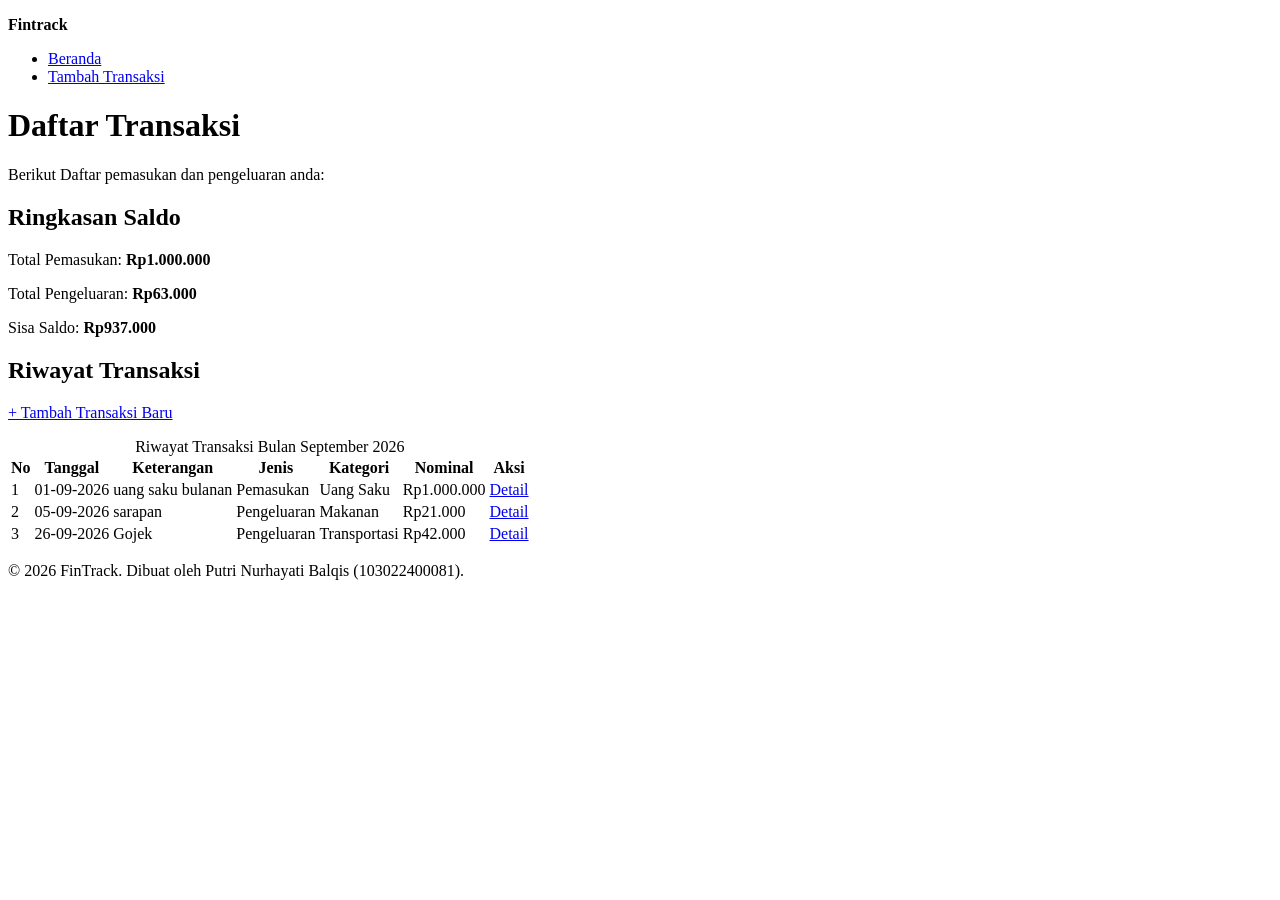
==== index.html @ 0a990c05 "Tugas 2: Struktur HTML website Fintrack - financial Tracker" ====
<!DOCTYPE html>
<html lang="id">
<head>
    <meta charset="UTF-8">
    <meta name="viewport" content="width=device-width, initial-scale=1.0">
    <title>Fintrack - Financial Tracker</title>
</head>
<body>
    
    <header>
        <p><strong>Fintrack</strong></p>
        <nav>
            <ul>
                <li><a href="index.html">Beranda</a></li>
                <li><a href="tambah.html">Tambah Transaksi</a></li>
            </ul>
        </nav>
    </header>

    <main>  
        <h1>Daftar Transaksi</h1>
        <p>Berikut Daftar pemasukan dan pengeluaran anda:</p>

        <section>
            <h2>Ringkasan Saldo</h2>
            <p>Total Pemasukan: <strong>Rp1.000.000</strong></p>
            <p>Total Pengeluaran: <strong>Rp63.000</strong></p>
            <p>Sisa Saldo: <strong>Rp937.000</strong></p>
        </section>

    <section>
        <h2>Riwayat Transaksi</h2>
        <p><a href="tambah.html">+ Tambah Transaksi Baru</a></p>

    <table>
        <caption>Riwayat Transaksi Bulan September 2026</caption>
        <thead>
            <tr>
                <th>No</th>
                <th>Tanggal</th>
                <th>Keterangan</th>
                <th>Jenis</th>
                <th>Kategori</th>
                <th>Nominal</th>
                <th>Aksi</th>
            </tr>
        </thead>
        <tbody>
            <tr>
                <td>1</td>
                <td>01-09-2026</td>
                <td>uang saku bulanan</td>
                <td>Pemasukan</td>
                <td>Uang Saku</td>
                <td>Rp1.000.000</td>
                <td><a href="detail1.html">Detail</a></td>
            </tr>
            <tr>
                <td>2</td>
                <td>05-09-2026</td>
                <td>sarapan</td>
                <td>Pengeluaran</td>
                <td>Makanan</td>
                <td>Rp21.000</td>
                <td><a href="detail2.html">Detail</a></td>
            </tr>
        
            <tr>
                <td>3</td>
                <td>26-09-2026</td>
                <td>Gojek</td>
                <td>Pengeluaran</td>
                <td>Transportasi</td>
                <td>Rp42.000</td>
                <td><a href="detail3.html">Detail</a></td>
            </tr>

        </tbody>
    </table>
    </section>
    </main>

    <footer>
    <p>&copy; 2026 FinTrack. Dibuat oleh Putri Nurhayati Balqis (103022400081).</p>
  </footer>
</body>
</html>
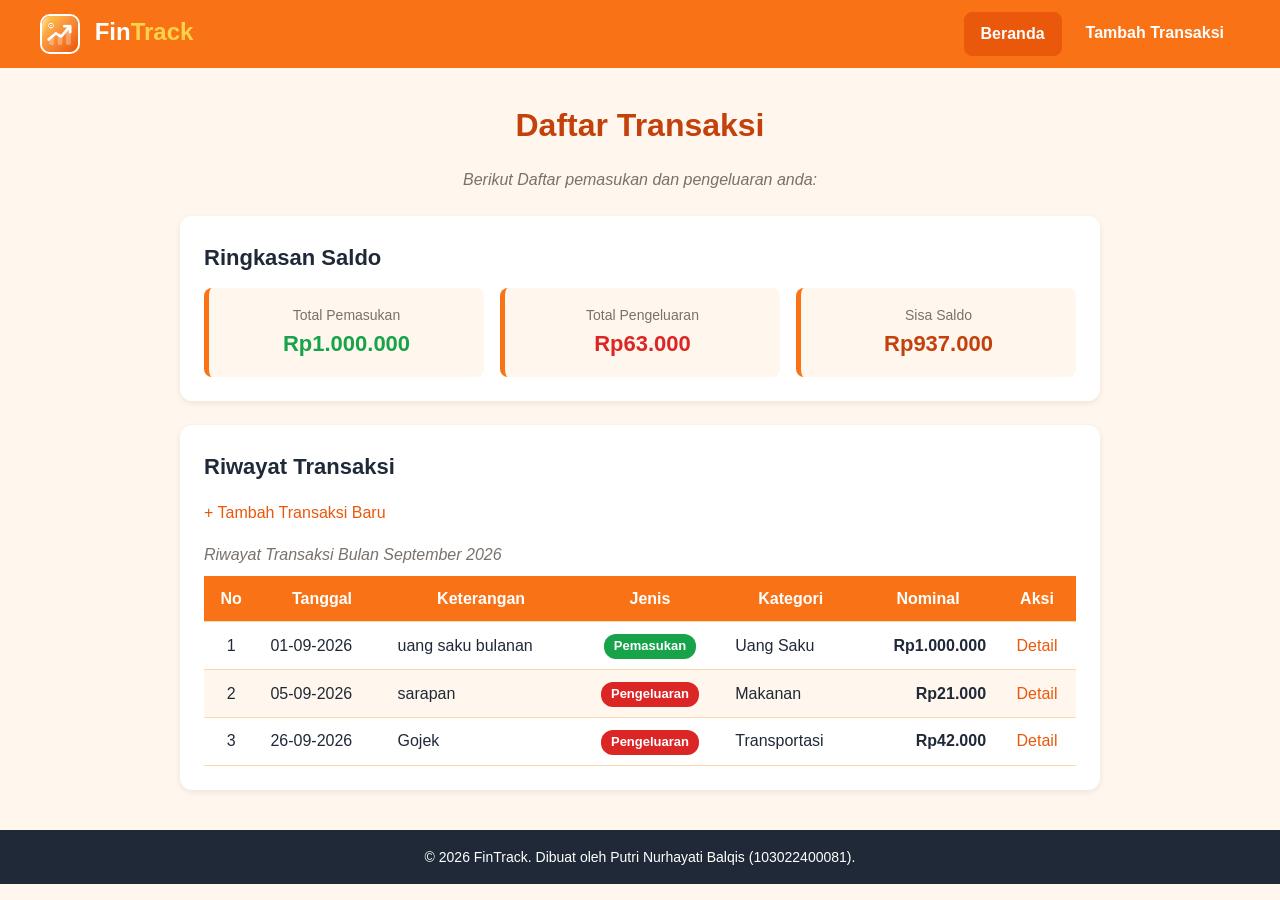
==== commit c79c1a08: "Tugas 3: mengimplementasikan CSS pada Fintrack" ====
--- a/index.html
+++ b/index.html
@@ -4,14 +4,19 @@
     <meta charset="UTF-8">
     <meta name="viewport" content="width=device-width, initial-scale=1.0">
     <title>Fintrack - Financial Tracker</title>
+     <link rel="stylesheet" type="text/css" href="style.css">
 </head>
 <body>
     
-    <header>
-        <p><strong>Fintrack</strong></p>
+    <header class="navbar">
+        <a href="index.html" class="navbar-brand">
+            <img src="assets/logo-fintrack.png" alt="Logo Fintrack">
+            Fin<span>Track</span>
+        </a>
+        
         <nav>
             <ul>
-                <li><a href="index.html">Beranda</a></li>
+                <li><a href="index.html" class="aktif">Beranda</a></li>
                 <li><a href="tambah.html">Tambah Transaksi</a></li>
             </ul>
         </nav>
@@ -22,16 +27,28 @@
         <p>Berikut Daftar pemasukan dan pengeluaran anda:</p>
 
         <section>
-            <h2>Ringkasan Saldo</h2>
-            <p>Total Pemasukan: <strong>Rp1.000.000</strong></p>
-            <p>Total Pengeluaran: <strong>Rp63.000</strong></p>
-            <p>Sisa Saldo: <strong>Rp937.000</strong></p>
+           <h2>Ringkasan Saldo</h2>
+            <div class="ringkasan">
+                <div class="kartu-saldo">
+                    <span class="label">Total Pemasukan</span>
+                    <span class="nominal pemasukan">Rp1.000.000</span>
+                </div>
+                <div class="kartu-saldo">
+                    <span class="label">Total Pengeluaran</span>
+                    <span class="nominal pengeluaran">Rp63.000</span>
+                </div>
+                <div class="kartu-saldo">
+                    <span class="label">Sisa Saldo</span>
+                    <span class="nominal" id="sisa-saldo">Rp937.000</span>
+                </div>
+            </div>
         </section>
 
     <section>
         <h2>Riwayat Transaksi</h2>
         <p><a href="tambah.html">+ Tambah Transaksi Baru</a></p>
 
+    <div class="tabel-wrapper">
     <table>
         <caption>Riwayat Transaksi Bulan September 2026</caption>
         <thead>
@@ -47,36 +64,36 @@
         </thead>
         <tbody>
             <tr>
-                <td>1</td>
+                <td class="tengah">1</td>
                 <td>01-09-2026</td>
                 <td>uang saku bulanan</td>
-                <td>Pemasukan</td>
+                <td class="tengah"><span class="jenis pemasukan">Pemasukan</span></td>
                 <td>Uang Saku</td>
-                <td>Rp1.000.000</td>
-                <td><a href="detail1.html">Detail</a></td>
+                <td class="angka">Rp1.000.000</td>
+                <td  class="tengah"><a href="detail1.html">Detail</a></td>
             </tr>
             <tr>
-                <td>2</td>
+                <td class="tengah">2</td>
                 <td>05-09-2026</td>
                 <td>sarapan</td>
-                <td>Pengeluaran</td>
+                <td class="tengah"><span class="jenis pengeluaran">Pengeluaran</span></td>
                 <td>Makanan</td>
-                <td>Rp21.000</td>
-                <td><a href="detail2.html">Detail</a></td>
+                <td class="angka">Rp21.000</td>
+                <td class="tengah"><a href="detail2.html">Detail</a></td>
             </tr>
         
             <tr>
-                <td>3</td>
+                <td class="tengah">3</td>
                 <td>26-09-2026</td>
                 <td>Gojek</td>
-                <td>Pengeluaran</td>
+                <td class="tengah"><span class="jenis pengeluaran">Pengeluaran</span></td>
                 <td>Transportasi</td>
-                <td>Rp42.000</td>
-                <td><a href="detail3.html">Detail</a></td>
+                <td class="angka">Rp42.000</td>
+                <td class="tengah"><a href="detail3.html">Detail</a></td>
             </tr>
-
         </tbody>
     </table>
+    </div>
     </section>
     </main>
 
--- a/style.css
+++ b/style.css
@@ -0,0 +1,415 @@
+*{
+    box-sizing: border-box;
+}
+
+body {
+    margin: 0;
+    font-family: sans-serif;
+    font-size: 16px;
+    color: #1F2937;
+    background-color:#FFF7ED;
+    line-height: 1.6;
+}
+
+a {
+    color: #EA580C;
+    text-decoration: none;
+}
+
+a:hover{
+    text-decoration:underline;
+}
+
+.navbar {
+    display:flex;
+    flex-direction: row;
+    justify-content: space-between;
+    align-items: center;
+    padding: 12px 40px;
+    background-color: #F97316;
+    position: sticky;
+    top: 0;
+}
+
+.navbar-brand{
+    font-size: 24px;                       
+    font-weight: bold;                     
+    color: white; 
+}
+.navbar-brand:hover{
+    text-decoration: none;
+}
+.navbar-brand img{
+    width: 40px;
+    height:40px;
+    vertical-align: middle;
+    margin-right: 8px; 
+    border: 2px solid white;
+    border-radius: 10px;
+
+}
+
+.navbar-brand span {                       
+    color: #FCD34D;                      
+}
+
+nav ul{
+    display: flex;
+    gap:8px;
+    list-style-type: none;
+    margin:0;
+    padding: 0;
+}
+
+nav a{
+    display:block;
+    padding: 8px 16px;
+    color: white;
+    font-weight: 600;
+    border-radius: 8px;
+}
+
+nav a:hover, nav a.aktif{
+    background-color: #EA580C;
+    text-decoration: none;
+    border:1px solid #EA580C;
+}
+
+main{
+    max-width: 960px;
+    margin: 32px auto;
+    padding: 0 20px;
+}
+
+h1 {
+    font-size: 32px;
+    font-weight: bold;
+    color: #C2410C;
+    text-align: center;
+    margin: 0 0 8px;
+}
+
+h1 + p {
+    text-align: center;
+    font-style: italic;
+    color: #78716C;
+    margin-bottom: 24px;
+}
+
+h2 {
+    font-size: 22px;
+    font-weight: 600;
+    margin: 0 0 12px;
+}
+
+h3 {
+    font-size: 18px;
+    font-weight: 600;
+    color: #C2410C;
+    margin: 16px 0 8px;
+}
+
+section,article,
+form {
+    background-color: white;
+    padding: 24px;
+    border-radius: 12px;
+    margin-bottom: 24px;
+    box-shadow: 0 2px 6px rgba(0, 0, 0, 0.08);
+}
+
+.ringkasan {
+    display: grid;
+    grid-template-columns: repeat(3, 1fr);
+    gap: 16px;
+}
+
+.kartu-saldo {
+    background-color: #FFF7ED;
+    border-left: 5px solid #F97316;
+    border-radius: 8px;
+    padding: 16px;
+    text-align: center;
+}
+
+.label {
+    display: block;
+    font-size: 14px;
+    color: #78716C;
+}
+
+.nominal {
+    display: block;
+    font-size: 22px;
+    font-weight: bold;
+}
+
+.pemasukan {
+    color: #16A34A;
+}
+
+.pengeluaran {
+    color: #DC2626;
+}
+
+#sisa-saldo {
+    color: #C2410C;
+}
+
+.tabel-wrapper {
+    overflow-x: auto;
+}
+
+table {
+    width: 100%;
+    border-collapse: collapse;
+}
+
+caption {
+    text-align: left;
+    font-style: italic;
+    color: #78716C;
+    margin-bottom: 8px;
+}
+
+th,td {
+    padding: 10px 12px;
+    text-align: left;
+    border-bottom: 1px solid #FED7AA;
+}
+
+thead th {
+    background-color: #F97316;
+    color: white;
+    text-align: center;
+}
+
+tbody tr:nth-child(even) {
+    background-color: #FFF7ED;
+}
+
+tbody tr:hover {
+    background-color: #FFEDD5;
+}
+
+.tengah {
+    text-align: center;
+}
+
+.angka {
+    text-align: right;
+    font-weight: 600;
+}
+
+.jenis {
+    display: inline-block;
+    padding: 2px 10px;
+    border-radius: 12px;
+    font-size: 13px;
+    font-weight: 600;
+    color: white;
+}
+
+.jenis.pemasukan{
+    background-color: #16A34A;
+}
+
+.jenis.pengeluaran{
+    background-color: #DC2626;
+}
+
+ol {
+    list-style-type: decimal;
+    list-style-position: inside;
+    background-color: #FFEDD5;
+    padding: 12px 16px;
+    margin: 0 0 20px;
+    border-radius: 8px;
+}
+
+fieldset {
+    border: 2px solid #FED7AA;
+    border-radius: 8px;
+    padding: 16px 20px;
+}
+
+legend {
+    font-weight: bold;
+    color: #C2410C;
+    padding: 0 8px;
+}
+
+fieldset div {
+    margin-bottom: 14px;
+}
+
+label {
+    display: block;
+    font-weight: 600;
+    margin-bottom: 4px;
+}
+
+input,
+select,
+textarea {
+    width: 100%;
+    padding: 10px;
+    font-family: inherit;
+    font-size: 15px;
+    border: 1px solid #FDBA74;
+    border-radius: 6px;
+}
+
+input:focus,
+select:focus,
+textarea:focus {
+    outline-color: #EA580C;
+}
+
+.tombol-grup {
+    display: flex;
+    justify-content: flex-end;
+    gap: 8px;
+    margin-top: 16px;
+}
+
+button {
+    padding: 10px 20px;
+    font-size: 15px;
+    font-weight: bold;
+    border: none;
+    border-radius: 8px;
+    cursor: pointer;
+}
+
+button[type="submit"] {
+    background-color: #F97316;
+    color: white;
+}
+
+button[type="submit"]:hover {
+    background-color: #C2410C;
+}
+
+button[type="reset"] {
+    background-color: #E7E5E4;
+}
+
+article header {
+    text-align: center;
+    border-bottom: 2px solid #FED7AA;
+    padding-bottom: 12px;
+    margin-bottom: 16px;
+}
+
+article header h2,
+article header p {
+    margin: 0;
+}
+
+article header p {
+    font-size: 14px;
+    color: #78716C;
+}
+
+.detail-isi {
+    display: grid;
+    grid-template-columns: 1fr 2fr;
+    gap: 24px;
+    align-items: start;
+}
+
+.detail-isi img {
+    width: 100%;
+    border: 3px solid #FED7AA;
+    border-radius: 8px;
+}
+
+.detail-isi th {
+    width: 35%;
+    color: #78716C;
+}
+
+.detail-isi p {
+    text-align: justify;
+    background-color: #FFF7ED;
+    padding: 10px 12px;
+    border-radius: 6px;
+}
+
+article footer {
+    display: flex;
+    justify-content: space-between;
+    margin-top: 20px;
+    padding-top: 12px;
+    border-top: 1px solid #FED7AA;
+}
+
+body > footer {
+    background-color: #1F2937;
+    color: white;
+    text-align: center;
+    font-size: 14px;
+    padding: 16px;
+    margin-top: 40px;
+}
+
+body > footer p {
+    margin: 0;
+}
+
+@media (max-width: 768px) {
+    .ringkasan {
+        grid-template-columns: repeat(2, 1fr);
+    }
+
+    .detail-isi {
+        grid-template-columns: 1fr;
+    }
+
+    .detail-isi img {
+        display: block;
+        max-width: 240px;
+        margin: 0 auto;
+    }
+}
+
+@media (max-width: 576px) {
+    .navbar {
+        flex-direction: column;
+        align-items: stretch;
+        text-align: center;
+        padding: 12px 20px;
+    }
+
+    nav ul {
+        flex-direction: column;
+        margin-top: 10px;
+    }
+
+    nav a {
+        background-color: #EA580C;
+    }
+
+    h1 {
+        font-size: 24px;
+    }
+
+    .ringkasan {
+        grid-template-columns: 1fr;
+    }
+
+    th,td {
+        white-space: nowrap;
+    }
+
+    .tombol-grup,article footer {
+        flex-direction: column;
+        align-items: center;
+        gap: 8px;
+    }
+
+    button {
+        width: 100%;
+    }
+}
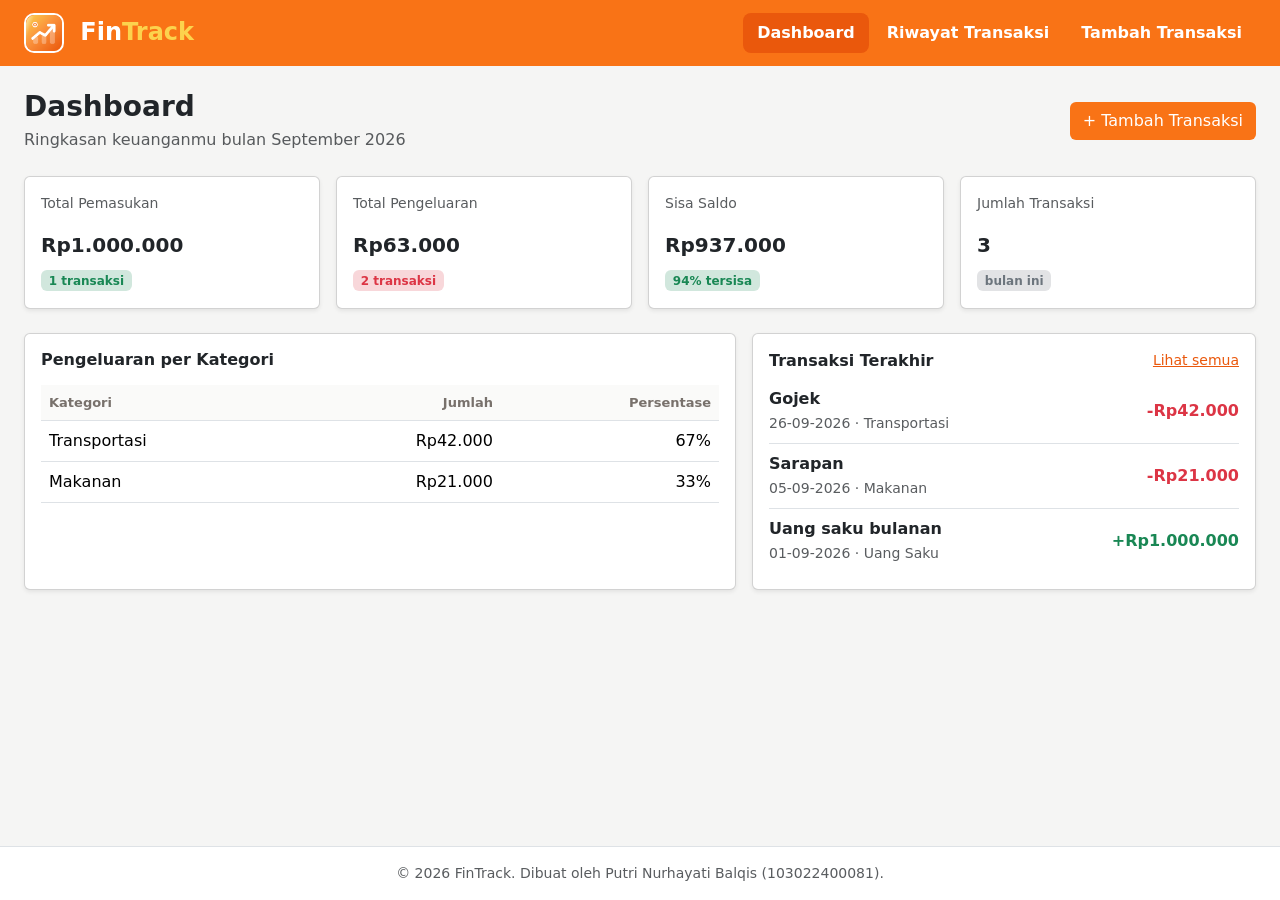
==== commit 00f9299d: "Tugas 4 mengimplementasikan boostrap ke Fintrack" ====
--- a/index.html
+++ b/index.html
@@ -1,104 +1,223 @@
-<!DOCTYPE html>
+<!doctype html>
 <html lang="id">
-<head>
-    <meta charset="UTF-8">
-    <meta name="viewport" content="width=device-width, initial-scale=1.0">
-    <title>Fintrack - Financial Tracker</title>
-     <link rel="stylesheet" type="text/css" href="style.css">
-</head>
-<body>
-    
-    <header class="navbar">
-        <a href="index.html" class="navbar-brand">
-            <img src="assets/logo-fintrack.png" alt="Logo Fintrack">
-            Fin<span>Track</span>
+  <head>
+    <meta charset="UTF-8" />
+    <meta name="viewport" content="width=device-width, initial-scale=1.0" />
+    <title>FinTrack - Dashboard</title>
+    <link
+      href="https://cdn.jsdelivr.net/npm/bootstrap@5.3.8/dist/css/bootstrap.min.css"
+      rel="stylesheet"
+    />
+    <link rel="stylesheet" href="style.css" />
+  </head>
+  <body class="d-flex flex-column min-vh-100">
+    <nav class="navbar navbar-expand-md navbar-dark bg-fintrack sticky-top">
+      <div class="container-fluid px-4">
+        <a class="navbar-brand fw-bold fs-4" href="index.html">
+          <img
+            src="assets/logo-fintrack.png"
+            alt="Logo FinTrack"
+            class="me-2"
+          />
+          Fin<span>Track</span>
         </a>
-        
-        <nav>
-            <ul>
-                <li><a href="index.html" class="aktif">Beranda</a></li>
-                <li><a href="tambah.html">Tambah Transaksi</a></li>
-            </ul>
-        </nav>
-    </header>
-
-    <main>  
-        <h1>Daftar Transaksi</h1>
-        <p>Berikut Daftar pemasukan dan pengeluaran anda:</p>
-
-        <section>
-           <h2>Ringkasan Saldo</h2>
-            <div class="ringkasan">
-                <div class="kartu-saldo">
-                    <span class="label">Total Pemasukan</span>
-                    <span class="nominal pemasukan">Rp1.000.000</span>
-                </div>
-                <div class="kartu-saldo">
-                    <span class="label">Total Pengeluaran</span>
-                    <span class="nominal pengeluaran">Rp63.000</span>
-                </div>
-                <div class="kartu-saldo">
-                    <span class="label">Sisa Saldo</span>
-                    <span class="nominal" id="sisa-saldo">Rp937.000</span>
-                </div>
-            </div>
-        </section>
-
-    <section>
-        <h2>Riwayat Transaksi</h2>
-        <p><a href="tambah.html">+ Tambah Transaksi Baru</a></p>
-
-    <div class="tabel-wrapper">
-    <table>
-        <caption>Riwayat Transaksi Bulan September 2026</caption>
-        <thead>
-            <tr>
-                <th>No</th>
-                <th>Tanggal</th>
-                <th>Keterangan</th>
-                <th>Jenis</th>
-                <th>Kategori</th>
-                <th>Nominal</th>
-                <th>Aksi</th>
-            </tr>
-        </thead>
-        <tbody>
-            <tr>
-                <td class="tengah">1</td>
-                <td>01-09-2026</td>
-                <td>uang saku bulanan</td>
-                <td class="tengah"><span class="jenis pemasukan">Pemasukan</span></td>
-                <td>Uang Saku</td>
-                <td class="angka">Rp1.000.000</td>
-                <td  class="tengah"><a href="detail1.html">Detail</a></td>
-            </tr>
-            <tr>
-                <td class="tengah">2</td>
-                <td>05-09-2026</td>
-                <td>sarapan</td>
-                <td class="tengah"><span class="jenis pengeluaran">Pengeluaran</span></td>
-                <td>Makanan</td>
-                <td class="angka">Rp21.000</td>
-                <td class="tengah"><a href="detail2.html">Detail</a></td>
-            </tr>
-        
-            <tr>
-                <td class="tengah">3</td>
-                <td>26-09-2026</td>
-                <td>Gojek</td>
-                <td class="tengah"><span class="jenis pengeluaran">Pengeluaran</span></td>
-                <td>Transportasi</td>
-                <td class="angka">Rp42.000</td>
-                <td class="tengah"><a href="detail3.html">Detail</a></td>
-            </tr>
-        </tbody>
-    </table>
-    </div>
-    </section>
+
+        <button
+          class="navbar-toggler"
+          type="button"
+          data-bs-toggle="collapse"
+          data-bs-target="#menuFintrack"
+          aria-controls="menuFintrack"
+          aria-expanded="false"
+          aria-label="Buka menu"
+        >
+          <span class="navbar-toggler-icon"></span>
+        </button>
+
+        <div class="collapse navbar-collapse" id="menuFintrack">
+          <ul class="navbar-nav ms-auto gap-1 mt-2 mt-md-0">
+            <li class="nav-item">
+              <a class="nav-link active" aria-current="page" href="index.html"
+                >Dashboard</a
+              >
+            </li>
+            <li class="nav-item">
+              <a class="nav-link" href="transaksi.html"
+                >Riwayat Transaksi</a
+              >
+            </li>
+            <li class="nav-item">
+              <a class="nav-link" href="tambah.html"
+                >Tambah Transaksi</a
+              >
+            </li>
+          </ul>
+        </div>
+      </div>
+    </nav>
+
+    <main class="container-fluid px-4 my-4 flex-grow-1">
+      <div
+        class="d-flex flex-column flex-sm-row justify-content-between align-items-sm-center gap-2 mb-4"
+      >
+        <div>
+          <h1 class="h3 fw-bold mb-1">Dashboard</h1>
+          <p class="text-muted mb-0">
+            Ringkasan keuanganmu bulan September 2026
+          </p>
+        </div>
+        <a href="tambah.html" class="btn btn-fintrack"
+          >+ Tambah Transaksi</a
+        >
+      </div>
+
+      <div class="row g-3 mb-4">
+        <div class="col-6 col-xl-3">
+          <div class="card shadow-sm h-100">
+            <div class="card-body">
+              <div class="d-flex align-items-center gap-2 mb-3">
+                <span class="text-muted small">Total Pemasukan</span>
+              </div>
+              <p class="fs-5 fw-bold mb-2">Rp1.000.000</p>
+              <span class="badge bg-success-subtle text-success"
+                >1 transaksi</span
+              >
+            </div>
+          </div>
+        </div>
+        <div class="col-6 col-xl-3">
+          <div class="card shadow-sm h-100">
+            <div class="card-body">
+              <div class="d-flex align-items-center gap-2 mb-3">
+                <span class="text-muted small">Total Pengeluaran</span>
+              </div>
+              <p class="fs-5 fw-bold mb-2">Rp63.000</p>
+              <span class="badge bg-danger-subtle text-danger"
+                >2 transaksi</span
+              >
+            </div>
+          </div>
+        </div>
+        <div class="col-6 col-xl-3">
+          <div class="card shadow-sm h-100">
+            <div class="card-body">
+              <div class="d-flex align-items-center gap-2 mb-3">
+                <span class="text-muted small">Sisa Saldo</span>
+              </div>
+              <p class="fs-5 fw-bold mb-2">Rp937.000</p>
+              <span class="badge bg-success-subtle text-success"
+                >94% tersisa</span
+              >
+            </div>
+          </div>
+        </div>
+        <div class="col-6 col-xl-3">
+          <div class="card shadow-sm h-100">
+            <div class="card-body">
+              <div class="d-flex align-items-center gap-2 mb-3">
+                <span class="text-muted small">Jumlah Transaksi</span>
+              </div>
+              <p class="fs-5 fw-bold mb-2">3</p>
+              <span class="badge bg-secondary-subtle text-secondary"
+                >bulan ini</span
+              >
+            </div>
+          </div>
+        </div>
+      </div>
+
+      <div class="row g-3">
+        <div class="col-12 col-lg-7">
+          <div class="card shadow-sm h-100">
+            <div class="card-body">
+              <h2 class="h6 fw-bold mb-3">Pengeluaran per Kategori</h2>
+              <div class="table-responsive">
+                <table
+                  class="table table-hover align-middle mb-0 table-fintrack"
+                >
+                  <thead>
+                    <tr>
+                      <th scope="col">Kategori</th>
+                      <th scope="col" class="text-end">Jumlah</th>
+                      <th scope="col" class="text-end">Persentase</th>
+                    </tr>
+                  </thead>
+                  <tbody>
+                    <tr>
+                      <td>
+                        Transportasi
+                      </td>
+                      <td class="text-end">Rp42.000</td>
+                      <td class="text-end">67%</td>
+                    </tr>
+                    <tr>
+                      <td>
+                        Makanan
+                      </td>
+                      <td class="text-end">Rp21.000</td>
+                      <td class="text-end">33%</td>
+                    </tr>
+                  </tbody>
+                </table>
+              </div>
+            </div>
+          </div>
+        </div>
+
+        <div class="col-12 col-lg-5">
+          <div class="card shadow-sm h-100">
+            <div class="card-body">
+              <div
+                class="d-flex justify-content-between align-items-center mb-2"
+              >
+                <h2 class="h6 fw-bold mb-0">Transaksi Terakhir</h2>
+                <a href="transaksi.html" class="small">Lihat semua</a>
+              </div>
+              <ul class="list-group list-group-flush">
+                <li
+                  class="list-group-item px-0 d-flex justify-content-between align-items-center"
+                >
+                  <div>
+                    <div class="fw-semibold">Gojek</div>
+                    <small class="text-muted"
+                      >26-09-2026 &middot; Transportasi</small
+                    >
+                  </div>
+                  <span class="text-danger fw-semibold">-Rp42.000</span>
+                </li>
+                <li
+                  class="list-group-item px-0 d-flex justify-content-between align-items-center"
+                >
+                  <div>
+                    <div class="fw-semibold">Sarapan</div>
+                    <small class="text-muted"
+                      >05-09-2026 &middot; Makanan</small
+                    >
+                  </div>
+                  <span class="text-danger fw-semibold">-Rp21.000</span>
+                </li>
+                <li
+                  class="list-group-item px-0 d-flex justify-content-between align-items-center"
+                >
+                  <div>
+                    <div class="fw-semibold">Uang saku bulanan</div>
+                    <small class="text-muted"
+                      >01-09-2026 &middot; Uang Saku</small
+                    >
+                  </div>
+                  <span class="text-success fw-semibold">+Rp1.000.000</span>
+                </li>
+              </ul>
+            </div>
+          </div>
+        </div>
+      </div>
     </main>
 
-    <footer>
-    <p>&copy; 2026 FinTrack. Dibuat oleh Putri Nurhayati Balqis (103022400081).</p>
-  </footer>
-</body>
-</html>+    <footer class="bg-white border-top text-center text-muted py-3 small mt-4">
+      &copy; 2026 FinTrack. Dibuat oleh Putri Nurhayati Balqis (103022400081).
+    </footer>
+
+    <script src="https://cdn.jsdelivr.net/npm/bootstrap@5.3.8/dist/js/bootstrap.bundle.min.js"></script>
+  </body>
+</html>
--- a/style.css
+++ b/style.css
@@ -1,415 +1,70 @@
-*{
-    box-sizing: border-box;
+:root {
+  --ft-oranye: #f97316;
+  --ft-oranye-tua: #ea580c;
+  --ft-oranye-muda: #fff7ed;
+  --ft-abu: #f5f5f4;
+  --ft-kuning: #fcd34d;
+
+  --bs-link-color-rgb: 234, 88, 12;
+  --bs-link-hover-color-rgb: 194, 65, 12;
 }
 
 body {
-    margin: 0;
-    font-family: sans-serif;
-    font-size: 16px;
-    color: #1F2937;
-    background-color:#FFF7ED;
-    line-height: 1.6;
+  background-color: var(--ft-abu);
 }
 
-a {
-    color: #EA580C;
-    text-decoration: none;
+.bg-fintrack {
+  background-color: var(--ft-oranye);
 }
 
-a:hover{
-    text-decoration:underline;
+.navbar-brand img {
+  width: 40px;
+  height: 40px;
+  border: 2px solid white;
+  border-radius: 10px;
 }
 
-.navbar {
-    display:flex;
-    flex-direction: row;
-    justify-content: space-between;
-    align-items: center;
-    padding: 12px 40px;
-    background-color: #F97316;
-    position: sticky;
-    top: 0;
+.navbar-brand span {
+  color: var(--ft-kuning);
 }
 
-.navbar-brand{
-    font-size: 24px;                       
-    font-weight: bold;                     
-    color: white; 
-}
-.navbar-brand:hover{
-    text-decoration: none;
-}
-.navbar-brand img{
-    width: 40px;
-    height:40px;
-    vertical-align: middle;
-    margin-right: 8px; 
-    border: 2px solid white;
-    border-radius: 10px;
-
+.navbar .nav-link {
+  color: white !important;
+  font-weight: 600;
+  border-radius: 8px;
+  padding-left: 14px !important;
+  padding-right: 14px !important;
 }
 
-.navbar-brand span {                       
-    color: #FCD34D;                      
+.navbar .nav-link.active,
+.navbar .nav-link:hover {
+  background-color: var(--ft-oranye-tua);
 }
 
-nav ul{
-    display: flex;
-    gap:8px;
-    list-style-type: none;
-    margin:0;
-    padding: 0;
+.btn-fintrack {
+  background-color: var(--ft-oranye);
+  color: white;
 }
 
-nav a{
-    display:block;
-    padding: 8px 16px;
-    color: white;
-    font-weight: 600;
-    border-radius: 8px;
+.btn-fintrack:hover {
+  background-color: var(--ft-oranye-tua);
+  color: white;
 }
 
-nav a:hover, nav a.aktif{
-    background-color: #EA580C;
-    text-decoration: none;
-    border:1px solid #EA580C;
+.table-fintrack thead th {
+  font-size: 13px;
+  font-weight: 600;
+  color: #78716c;
+  background-color: #fafaf9;
 }
 
-main{
-    max-width: 960px;
-    margin: 32px auto;
-    padding: 0 20px;
+.form-control:focus,
+.form-select:focus {
+  border-color: #fdba74;
+  box-shadow: 0 0 0 0.25rem rgba(249, 115, 22, 0.25);
 }
 
-h1 {
-    font-size: 32px;
-    font-weight: bold;
-    color: #C2410C;
-    text-align: center;
-    margin: 0 0 8px;
+.form-check-input:checked {
+  background-color: var(--ft-oranye);
+  border-color: var(--ft-oranye);
 }
-
-h1 + p {
-    text-align: center;
-    font-style: italic;
-    color: #78716C;
-    margin-bottom: 24px;
-}
-
-h2 {
-    font-size: 22px;
-    font-weight: 600;
-    margin: 0 0 12px;
-}
-
-h3 {
-    font-size: 18px;
-    font-weight: 600;
-    color: #C2410C;
-    margin: 16px 0 8px;
-}
-
-section,article,
-form {
-    background-color: white;
-    padding: 24px;
-    border-radius: 12px;
-    margin-bottom: 24px;
-    box-shadow: 0 2px 6px rgba(0, 0, 0, 0.08);
-}
-
-.ringkasan {
-    display: grid;
-    grid-template-columns: repeat(3, 1fr);
-    gap: 16px;
-}
-
-.kartu-saldo {
-    background-color: #FFF7ED;
-    border-left: 5px solid #F97316;
-    border-radius: 8px;
-    padding: 16px;
-    text-align: center;
-}
-
-.label {
-    display: block;
-    font-size: 14px;
-    color: #78716C;
-}
-
-.nominal {
-    display: block;
-    font-size: 22px;
-    font-weight: bold;
-}
-
-.pemasukan {
-    color: #16A34A;
-}
-
-.pengeluaran {
-    color: #DC2626;
-}
-
-#sisa-saldo {
-    color: #C2410C;
-}
-
-.tabel-wrapper {
-    overflow-x: auto;
-}
-
-table {
-    width: 100%;
-    border-collapse: collapse;
-}
-
-caption {
-    text-align: left;
-    font-style: italic;
-    color: #78716C;
-    margin-bottom: 8px;
-}
-
-th,td {
-    padding: 10px 12px;
-    text-align: left;
-    border-bottom: 1px solid #FED7AA;
-}
-
-thead th {
-    background-color: #F97316;
-    color: white;
-    text-align: center;
-}
-
-tbody tr:nth-child(even) {
-    background-color: #FFF7ED;
-}
-
-tbody tr:hover {
-    background-color: #FFEDD5;
-}
-
-.tengah {
-    text-align: center;
-}
-
-.angka {
-    text-align: right;
-    font-weight: 600;
-}
-
-.jenis {
-    display: inline-block;
-    padding: 2px 10px;
-    border-radius: 12px;
-    font-size: 13px;
-    font-weight: 600;
-    color: white;
-}
-
-.jenis.pemasukan{
-    background-color: #16A34A;
-}
-
-.jenis.pengeluaran{
-    background-color: #DC2626;
-}
-
-ol {
-    list-style-type: decimal;
-    list-style-position: inside;
-    background-color: #FFEDD5;
-    padding: 12px 16px;
-    margin: 0 0 20px;
-    border-radius: 8px;
-}
-
-fieldset {
-    border: 2px solid #FED7AA;
-    border-radius: 8px;
-    padding: 16px 20px;
-}
-
-legend {
-    font-weight: bold;
-    color: #C2410C;
-    padding: 0 8px;
-}
-
-fieldset div {
-    margin-bottom: 14px;
-}
-
-label {
-    display: block;
-    font-weight: 600;
-    margin-bottom: 4px;
-}
-
-input,
-select,
-textarea {
-    width: 100%;
-    padding: 10px;
-    font-family: inherit;
-    font-size: 15px;
-    border: 1px solid #FDBA74;
-    border-radius: 6px;
-}
-
-input:focus,
-select:focus,
-textarea:focus {
-    outline-color: #EA580C;
-}
-
-.tombol-grup {
-    display: flex;
-    justify-content: flex-end;
-    gap: 8px;
-    margin-top: 16px;
-}
-
-button {
-    padding: 10px 20px;
-    font-size: 15px;
-    font-weight: bold;
-    border: none;
-    border-radius: 8px;
-    cursor: pointer;
-}
-
-button[type="submit"] {
-    background-color: #F97316;
-    color: white;
-}
-
-button[type="submit"]:hover {
-    background-color: #C2410C;
-}
-
-button[type="reset"] {
-    background-color: #E7E5E4;
-}
-
-article header {
-    text-align: center;
-    border-bottom: 2px solid #FED7AA;
-    padding-bottom: 12px;
-    margin-bottom: 16px;
-}
-
-article header h2,
-article header p {
-    margin: 0;
-}
-
-article header p {
-    font-size: 14px;
-    color: #78716C;
-}
-
-.detail-isi {
-    display: grid;
-    grid-template-columns: 1fr 2fr;
-    gap: 24px;
-    align-items: start;
-}
-
-.detail-isi img {
-    width: 100%;
-    border: 3px solid #FED7AA;
-    border-radius: 8px;
-}
-
-.detail-isi th {
-    width: 35%;
-    color: #78716C;
-}
-
-.detail-isi p {
-    text-align: justify;
-    background-color: #FFF7ED;
-    padding: 10px 12px;
-    border-radius: 6px;
-}
-
-article footer {
-    display: flex;
-    justify-content: space-between;
-    margin-top: 20px;
-    padding-top: 12px;
-    border-top: 1px solid #FED7AA;
-}
-
-body > footer {
-    background-color: #1F2937;
-    color: white;
-    text-align: center;
-    font-size: 14px;
-    padding: 16px;
-    margin-top: 40px;
-}
-
-body > footer p {
-    margin: 0;
-}
-
-@media (max-width: 768px) {
-    .ringkasan {
-        grid-template-columns: repeat(2, 1fr);
-    }
-
-    .detail-isi {
-        grid-template-columns: 1fr;
-    }
-
-    .detail-isi img {
-        display: block;
-        max-width: 240px;
-        margin: 0 auto;
-    }
-}
-
-@media (max-width: 576px) {
-    .navbar {
-        flex-direction: column;
-        align-items: stretch;
-        text-align: center;
-        padding: 12px 20px;
-    }
-
-    nav ul {
-        flex-direction: column;
-        margin-top: 10px;
-    }
-
-    nav a {
-        background-color: #EA580C;
-    }
-
-    h1 {
-        font-size: 24px;
-    }
-
-    .ringkasan {
-        grid-template-columns: 1fr;
-    }
-
-    th,td {
-        white-space: nowrap;
-    }
-
-    .tombol-grup,article footer {
-        flex-direction: column;
-        align-items: center;
-        gap: 8px;
-    }
-
-    button {
-        width: 100%;
-    }
-}
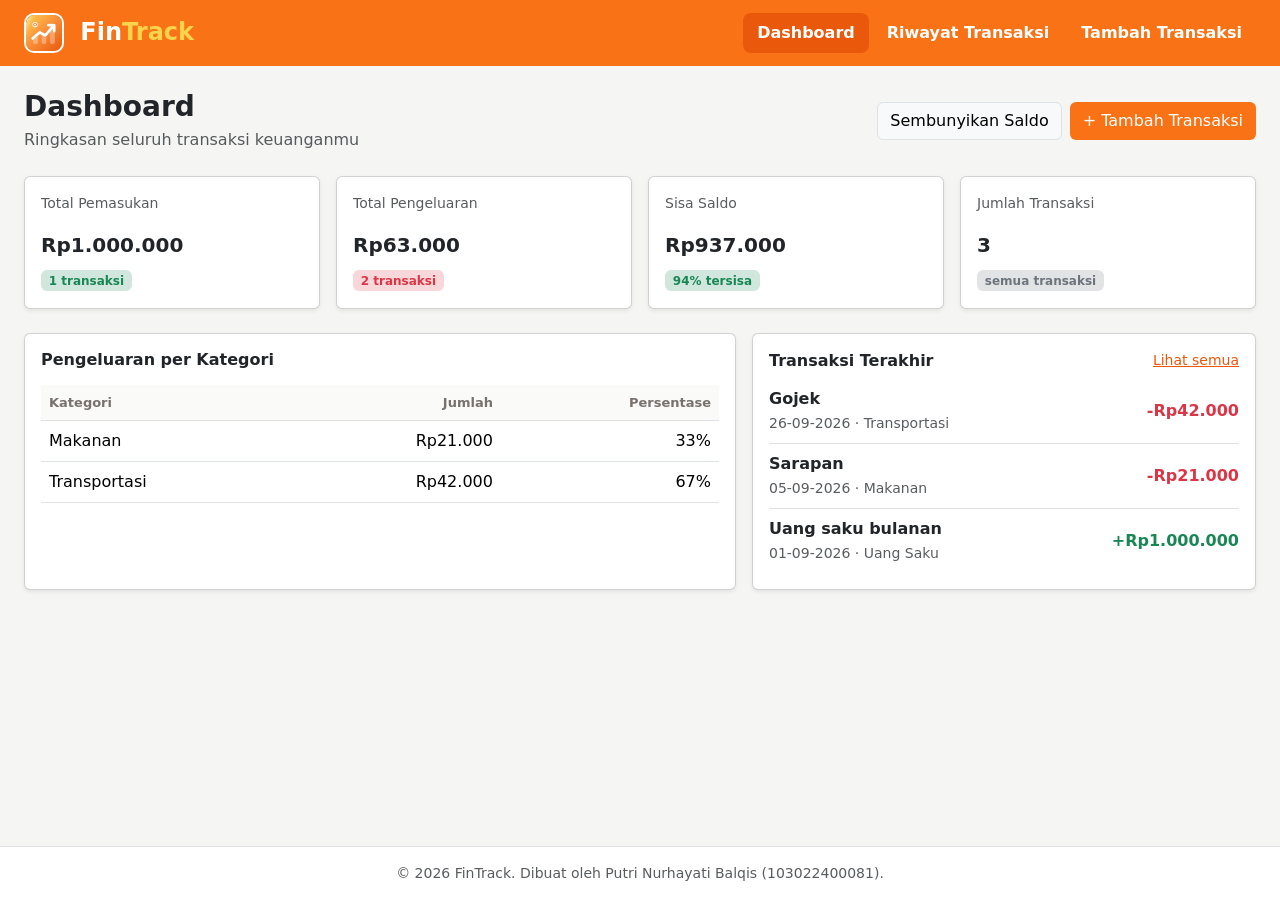
==== commit d94f0745: "Tugas 5 mengimplementasikan javascript dan jQuery pada fintrack" ====
--- a/index.html
+++ b/index.html
@@ -42,14 +42,10 @@
               >
             </li>
             <li class="nav-item">
-              <a class="nav-link" href="transaksi.html"
-                >Riwayat Transaksi</a
-              >
+              <a class="nav-link" href="transaksi.html">Riwayat Transaksi</a>
             </li>
             <li class="nav-item">
-              <a class="nav-link" href="tambah.html"
-                >Tambah Transaksi</a
-              >
+              <a class="nav-link" href="tambah.html">Tambah Transaksi</a>
             </li>
           </ul>
         </div>
@@ -62,13 +58,20 @@
       >
         <div>
           <h1 class="h3 fw-bold mb-1">Dashboard</h1>
-          <p class="text-muted mb-0">
-            Ringkasan keuanganmu bulan September 2026
-          </p>
-        </div>
-        <a href="tambah.html" class="btn btn-fintrack"
-          >+ Tambah Transaksi</a
-        >
+          <p class="text-muted mb-0">Ringkasan seluruh transaksi keuanganmu</p>
+        </div>
+        <div class="d-flex gap-2">
+          <button
+            type="button"
+            id="btn-saldo"
+            class="btn btn-light border text-nowrap"
+          >
+            Sembunyikan Saldo
+          </button>
+          <a href="tambah.html" class="btn btn-fintrack text-nowrap"
+            >+ Tambah Transaksi</a
+          >
+        </div>
       </div>
 
       <div class="row g-3 mb-4">
@@ -78,9 +81,16 @@
               <div class="d-flex align-items-center gap-2 mb-3">
                 <span class="text-muted small">Total Pemasukan</span>
               </div>
-              <p class="fs-5 fw-bold mb-2">Rp1.000.000</p>
-              <span class="badge bg-success-subtle text-success"
-                >1 transaksi</span
+              <p class="fs-5 fw-bold mb-2">
+                <span class="nominal-saldo" id="total-pemasukan">Rp0</span>
+                <span class="nominal-tersembunyi" style="display: none"
+                  >Rp••••••</span
+                >
+              </p>
+              <span
+                class="badge bg-success-subtle text-success"
+                id="info-pemasukan"
+                >0 transaksi</span
               >
             </div>
           </div>
@@ -91,9 +101,16 @@
               <div class="d-flex align-items-center gap-2 mb-3">
                 <span class="text-muted small">Total Pengeluaran</span>
               </div>
-              <p class="fs-5 fw-bold mb-2">Rp63.000</p>
-              <span class="badge bg-danger-subtle text-danger"
-                >2 transaksi</span
+              <p class="fs-5 fw-bold mb-2">
+                <span class="nominal-saldo" id="total-pengeluaran">Rp0</span>
+                <span class="nominal-tersembunyi" style="display: none"
+                  >Rp••••••</span
+                >
+              </p>
+              <span
+                class="badge bg-danger-subtle text-danger"
+                id="info-pengeluaran"
+                >0 transaksi</span
               >
             </div>
           </div>
@@ -104,9 +121,14 @@
               <div class="d-flex align-items-center gap-2 mb-3">
                 <span class="text-muted small">Sisa Saldo</span>
               </div>
-              <p class="fs-5 fw-bold mb-2">Rp937.000</p>
-              <span class="badge bg-success-subtle text-success"
-                >94% tersisa</span
+              <p class="fs-5 fw-bold mb-2">
+                <span class="nominal-saldo" id="sisa-saldo">Rp0</span>
+                <span class="nominal-tersembunyi" style="display: none"
+                  >Rp••••••</span
+                >
+              </p>
+              <span class="badge bg-success-subtle text-success" id="info-saldo"
+                >0% tersisa</span
               >
             </div>
           </div>
@@ -117,9 +139,9 @@
               <div class="d-flex align-items-center gap-2 mb-3">
                 <span class="text-muted small">Jumlah Transaksi</span>
               </div>
-              <p class="fs-5 fw-bold mb-2">3</p>
+              <p class="fs-5 fw-bold mb-2" id="jumlah-transaksi">0</p>
               <span class="badge bg-secondary-subtle text-secondary"
-                >bulan ini</span
+                >semua transaksi</span
               >
             </div>
           </div>
@@ -142,22 +164,7 @@
                       <th scope="col" class="text-end">Persentase</th>
                     </tr>
                   </thead>
-                  <tbody>
-                    <tr>
-                      <td>
-                        Transportasi
-                      </td>
-                      <td class="text-end">Rp42.000</td>
-                      <td class="text-end">67%</td>
-                    </tr>
-                    <tr>
-                      <td>
-                        Makanan
-                      </td>
-                      <td class="text-end">Rp21.000</td>
-                      <td class="text-end">33%</td>
-                    </tr>
-                  </tbody>
+                  <tbody id="tabel-kategori"></tbody>
                 </table>
               </div>
             </div>
@@ -173,41 +180,10 @@
                 <h2 class="h6 fw-bold mb-0">Transaksi Terakhir</h2>
                 <a href="transaksi.html" class="small">Lihat semua</a>
               </div>
-              <ul class="list-group list-group-flush">
-                <li
-                  class="list-group-item px-0 d-flex justify-content-between align-items-center"
-                >
-                  <div>
-                    <div class="fw-semibold">Gojek</div>
-                    <small class="text-muted"
-                      >26-09-2026 &middot; Transportasi</small
-                    >
-                  </div>
-                  <span class="text-danger fw-semibold">-Rp42.000</span>
-                </li>
-                <li
-                  class="list-group-item px-0 d-flex justify-content-between align-items-center"
-                >
-                  <div>
-                    <div class="fw-semibold">Sarapan</div>
-                    <small class="text-muted"
-                      >05-09-2026 &middot; Makanan</small
-                    >
-                  </div>
-                  <span class="text-danger fw-semibold">-Rp21.000</span>
-                </li>
-                <li
-                  class="list-group-item px-0 d-flex justify-content-between align-items-center"
-                >
-                  <div>
-                    <div class="fw-semibold">Uang saku bulanan</div>
-                    <small class="text-muted"
-                      >01-09-2026 &middot; Uang Saku</small
-                    >
-                  </div>
-                  <span class="text-success fw-semibold">+Rp1.000.000</span>
-                </li>
-              </ul>
+              <ul
+                class="list-group list-group-flush"
+                id="transaksi-terakhir"
+              ></ul>
             </div>
           </div>
         </div>
@@ -219,5 +195,7 @@
     </footer>
 
     <script src="https://cdn.jsdelivr.net/npm/bootstrap@5.3.8/dist/js/bootstrap.bundle.min.js"></script>
+    <script src="https://code.jquery.com/jquery-3.7.1.min.js"></script>
+    <script src="script.js"></script>
   </body>
 </html>
